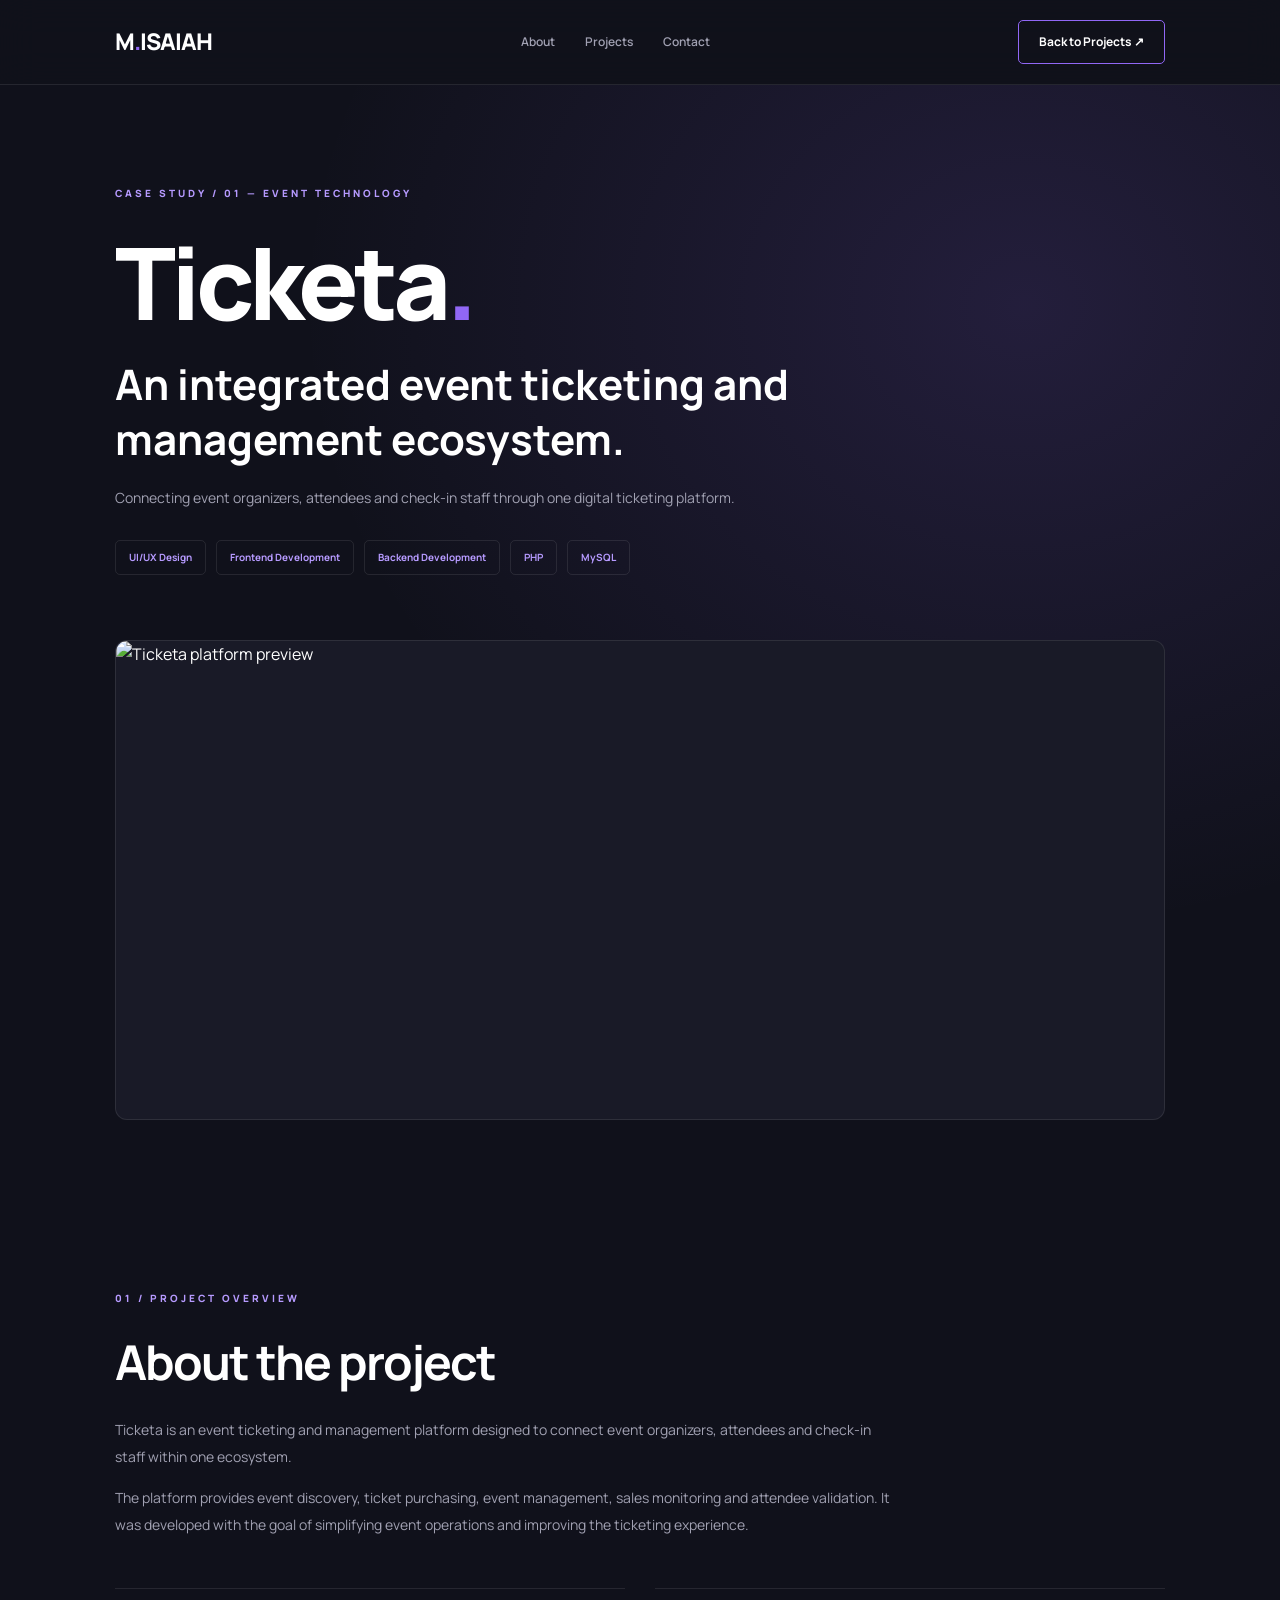
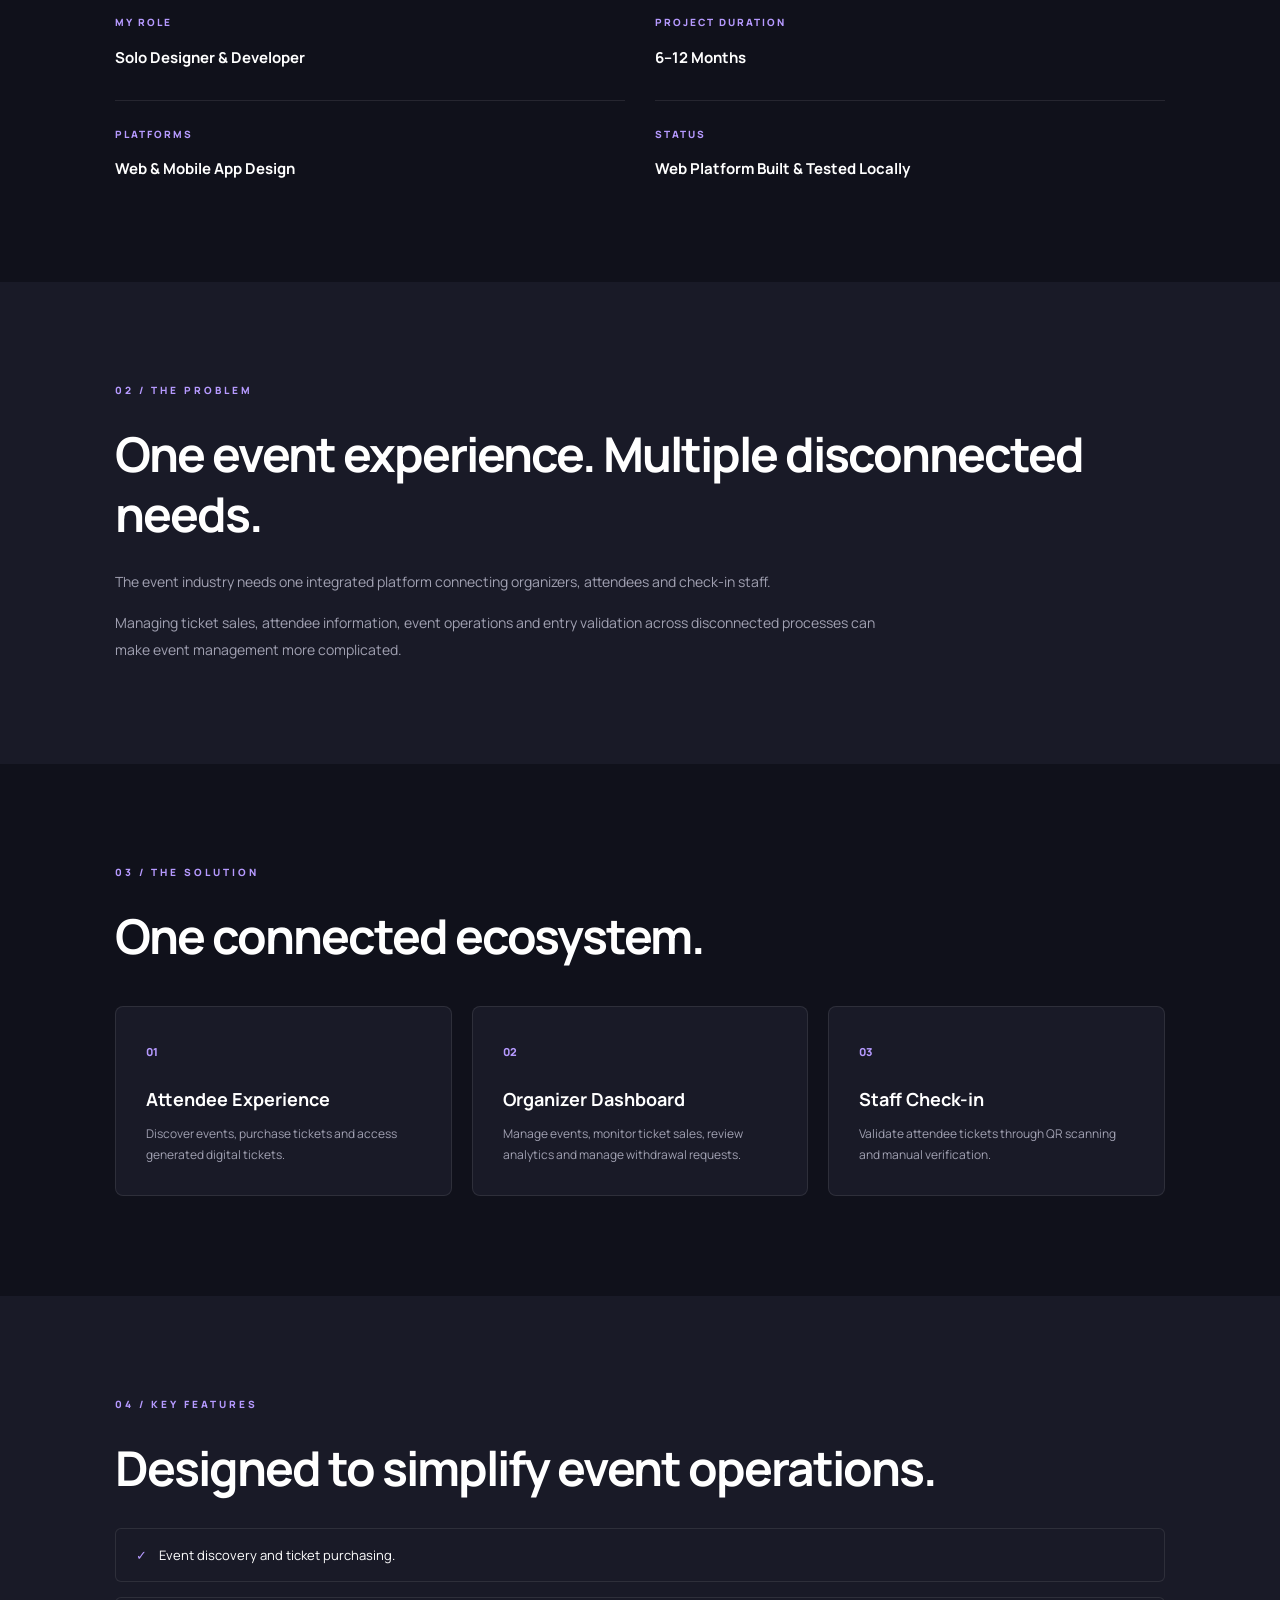
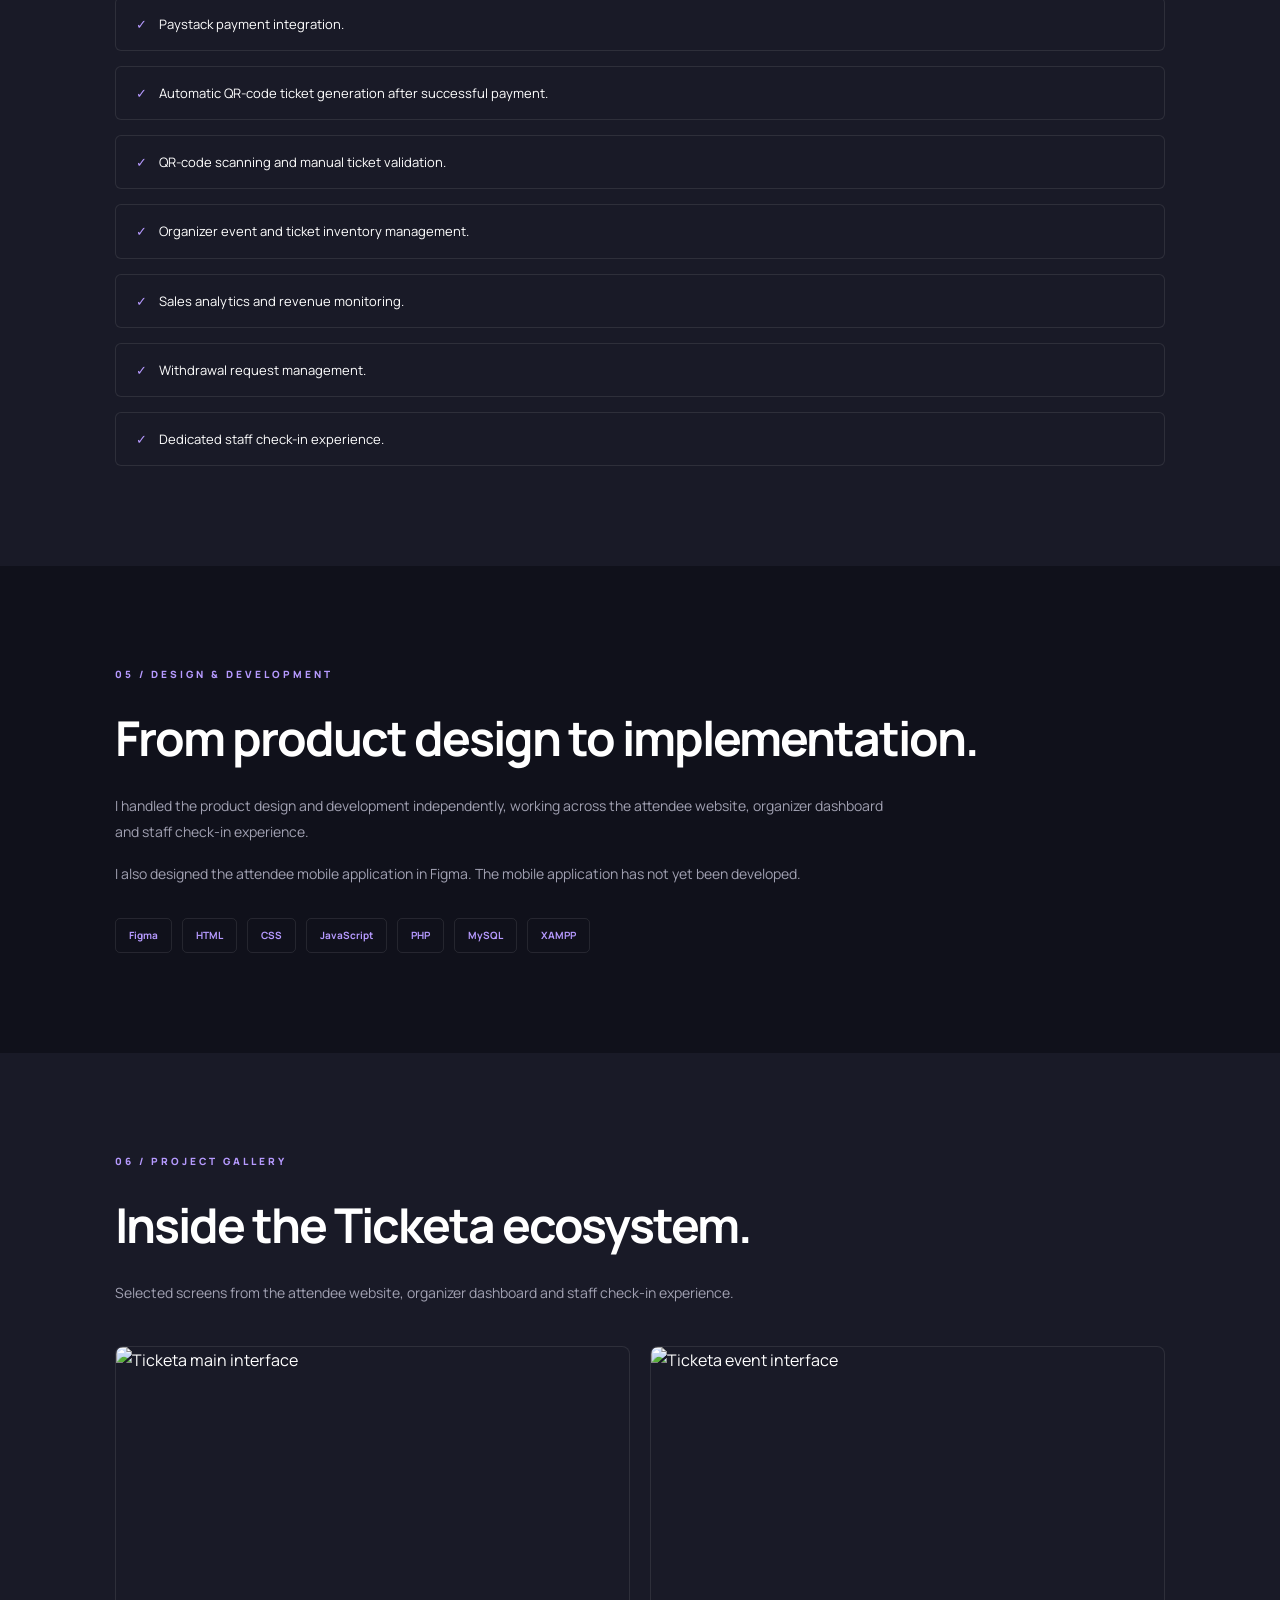
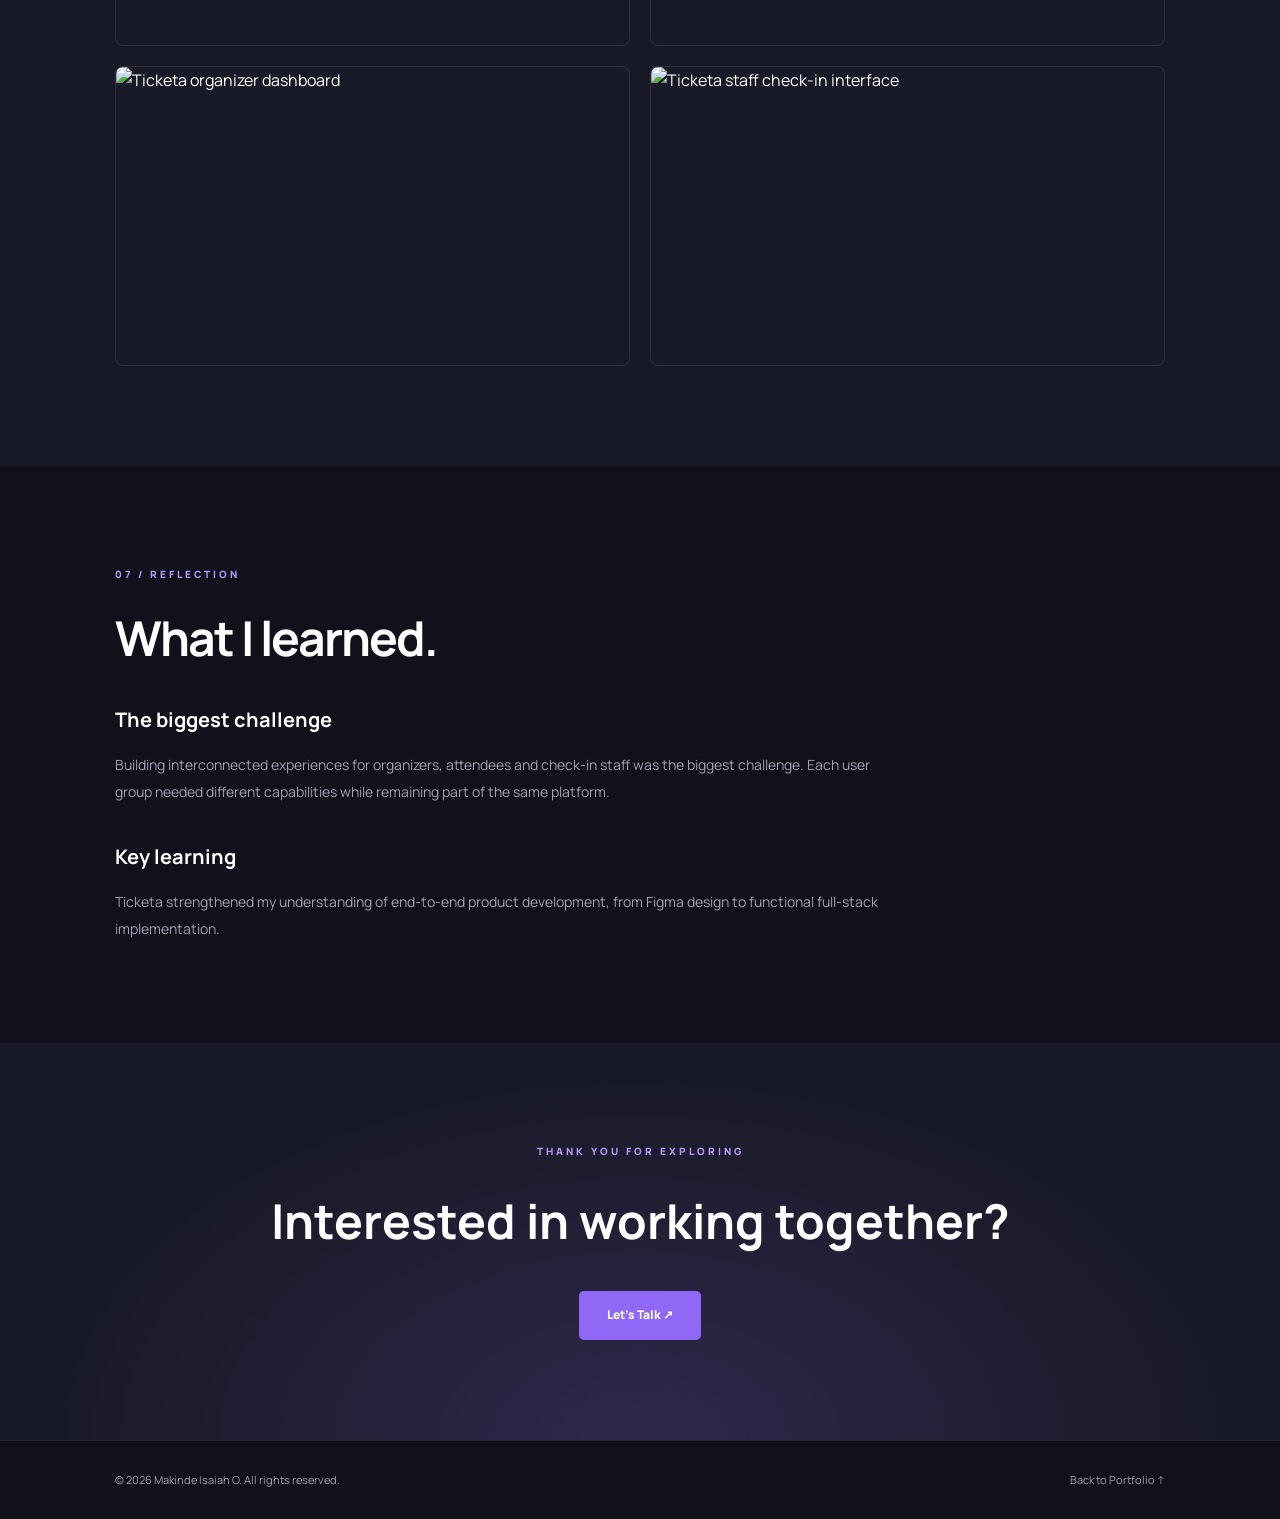
==== case-studies/ticketa.html @ 14c1fe8b "small update" ====
<!DOCTYPE html>
<html lang="en">
<head>
    <meta charset="UTF-8">
    <meta name="viewport" content="width=device-width, initial-scale=1.0">

    <title>Ticketa Case Study | Makinde Isaiah O.</title>

    <meta name="description" content="Explore how Makinde Isaiah O. designed and developed Ticketa, an integrated event ticketing and management platform.">

    <link rel="preconnect" href="https://fonts.googleapis.com">
    <link rel="preconnect" href="https://fonts.gstatic.com" crossorigin>

    <link href="https://fonts.googleapis.com/css2?family=Manrope:wght@400;500;600;700;800&display=swap" rel="stylesheet">

    <link rel="stylesheet" href="../css/style.css">
    <link rel="stylesheet" href="../css/case-study.css">
</head>

<body>

<header class="navbar">
    <a href="../index.html" class="logo">M<span>.</span>ISAIAH</a>

    <nav>
        <a href="../index.html#about">About</a>
        <a href="../index.html#projects">Projects</a>
        <a href="../index.html#contact">Contact</a>
    </nav>

    <a href="../index.html#projects" class="nav-button">
        Back to Projects ↗
    </a>
</header>

<main>

    <!-- CASE STUDY HERO -->
    <section class="case-hero">

        <p class="case-label">CASE STUDY / 01 — EVENT TECHNOLOGY</p>

        <h1>Ticketa<span>.</span></h1>

        <h2>
            An integrated event ticketing and management ecosystem.
        </h2>

        <p>
            Connecting event organizers, attendees and check-in staff
            through one digital ticketing platform.
        </p>

        <div class="case-tags">
            <span>UI/UX Design</span>
            <span>Frontend Development</span>
            <span>Backend Development</span>
            <span>PHP</span>
            <span>MySQL</span>
        </div>

        <div class="case-cover">
            <img src="../assets/images/ticketa/ticketa-cover.jpg"
                 alt="Ticketa platform preview">
        </div>

    </section>

    <!-- PROJECT OVERVIEW -->
    <section class="case-section">

        <p class="case-label">01 / PROJECT OVERVIEW</p>

        <h2>About the project</h2>

        <p>
            Ticketa is an event ticketing and management platform
            designed to connect event organizers, attendees and
            check-in staff within one ecosystem.
        </p>

        <p>
            The platform provides event discovery, ticket purchasing,
            event management, sales monitoring and attendee validation.
            It was developed with the goal of simplifying event
            operations and improving the ticketing experience.
        </p>

        <div class="case-info-grid">

            <div>
                <span>MY ROLE</span>
                <h3>Solo Designer & Developer</h3>
            </div>

            <div>
                <span>PROJECT DURATION</span>
                <h3>6–12 Months</h3>
            </div>

            <div>
                <span>PLATFORMS</span>
                <h3>Web & Mobile App Design</h3>
            </div>

            <div>
                <span>STATUS</span>
                <h3>Web Platform Built & Tested Locally</h3>
            </div>

        </div>

    </section>

    <!-- THE PROBLEM -->
    <section class="case-section alternate">

        <p class="case-label">02 / THE PROBLEM</p>

        <h2>One event experience. Multiple disconnected needs.</h2>

        <p>
            The event industry needs one integrated platform
            connecting organizers, attendees and check-in staff.
        </p>

        <p>
            Managing ticket sales, attendee information, event
            operations and entry validation across disconnected
            processes can make event management more complicated.
        </p>

    </section>

    <!-- THE SOLUTION -->
    <section class="case-section">

        <p class="case-label">03 / THE SOLUTION</p>

        <h2>One connected ecosystem.</h2>

        <div class="feature-grid">

            <article>
                <span>01</span>
                <h3>Attendee Experience</h3>
                <p>
                    Discover events, purchase tickets and access
                    generated digital tickets.
                </p>
            </article>

            <article>
                <span>02</span>
                <h3>Organizer Dashboard</h3>
                <p>
                    Manage events, monitor ticket sales, review
                    analytics and manage withdrawal requests.
                </p>
            </article>

            <article>
                <span>03</span>
                <h3>Staff Check-in</h3>
                <p>
                    Validate attendee tickets through QR scanning
                    and manual verification.
                </p>
            </article>

        </div>

    </section>

    <!-- FEATURES -->
    <section class="case-section alternate">

        <p class="case-label">04 / KEY FEATURES</p>

        <h2>Designed to simplify event operations.</h2>

        <ul class="feature-list">
            <li>Event discovery and ticket purchasing.</li>
            <li>Paystack payment integration.</li>
            <li>Automatic QR-code ticket generation after successful payment.</li>
            <li>QR-code scanning and manual ticket validation.</li>
            <li>Organizer event and ticket inventory management.</li>
            <li>Sales analytics and revenue monitoring.</li>
            <li>Withdrawal request management.</li>
            <li>Dedicated staff check-in experience.</li>
        </ul>

    </section>

    <!-- DESIGN AND DEVELOPMENT -->
    <section class="case-section">

        <p class="case-label">05 / DESIGN & DEVELOPMENT</p>

        <h2>From product design to implementation.</h2>

        <p>
            I handled the product design and development independently,
            working across the attendee website, organizer dashboard
            and staff check-in experience.
        </p>

        <p>
            I also designed the attendee mobile application in Figma.
            The mobile application has not yet been developed.
        </p>

        <div class="tech-stack">
            <span>Figma</span>
            <span>HTML</span>
            <span>CSS</span>
            <span>JavaScript</span>
            <span>PHP</span>
            <span>MySQL</span>
            <span>XAMPP</span>
        </div>

    </section>

    <!-- GALLERY -->
    <section class="case-section alternate">

        <p class="case-label">06 / PROJECT GALLERY</p>

        <h2>Inside the Ticketa ecosystem.</h2>

        <p>
            Selected screens from the attendee website,
            organizer dashboard and staff check-in experience.
        </p>

        <div class="case-gallery">

            <img src="../assets/images/ticketa/ticketa-cover.jpg"
                 alt="Ticketa main interface">

            <img src="../assets/images/ticketa/ticketa-02.jpg"
                 alt="Ticketa event interface">

            <img src="../assets/images/ticketa/ticketa-03.jpg"
                 alt="Ticketa organizer dashboard">

            <img src="../assets/images/ticketa/ticketa-04.jpg"
                 alt="Ticketa staff check-in interface">

        </div>

    </section>

    <!-- CHALLENGE AND LEARNING -->
    <section class="case-section">

        <p class="case-label">07 / REFLECTION</p>

        <h2>What I learned.</h2>

        <h3>The biggest challenge</h3>

        <p>
            Building interconnected experiences for organizers,
            attendees and check-in staff was the biggest challenge.
            Each user group needed different capabilities while
            remaining part of the same platform.
        </p>

        <h3>Key learning</h3>

        <p>
            Ticketa strengthened my understanding of end-to-end
            product development, from Figma design to functional
            full-stack implementation.
        </p>

    </section>

    <!-- CLOSING -->
    <section class="case-contact">

        <p>THANK YOU FOR EXPLORING</p>

        <h2>Interested in working together?</h2>

        <a href="mailto:makindeisaiah2002@gmail.com">
            Let's Talk ↗
        </a>

    </section>

</main>

<footer>
    <p>© 2026 Makinde Isaiah O. All rights reserved.</p>
    <a href="../index.html">Back to Portfolio ↑</a>
</footer>

</body>
</html>
---- css/style.css ----
/* =========================================
   MAKINDE ISAIAH O. — PREMIUM PORTFOLIO
========================================= */

:root {
    --bg: #10111b;
    --surface: #191a27;
    --surface-light: #222337;
    --purple: #9167f5;
    --purple-light: #b69aff;
    --white: #ffffff;
    --muted: #a1a1b2;
    --border: rgba(255,255,255,0.09);
    --green: #4ade80;
}

* {
    margin: 0;
    padding: 0;
    box-sizing: border-box;
}

html {
    scroll-behavior: smooth;
    scroll-padding-top: 100px;
}

body {
    background: var(--bg);
    color: var(--white);
    font-family: 'Manrope', sans-serif;
    line-height: 1.7;
    overflow-x: hidden;
}

a {
    text-decoration: none;
    color: inherit;
}

button {
    font: inherit;
}

section {
    padding: 110px 9%;
}

::selection {
    background: var(--purple);
    color: white;
}

/* =========================================
   NAVIGATION
========================================= */

.navbar {
    min-height: 85px;
    padding: 0 9%;
    display: flex;
    align-items: center;
    justify-content: space-between;
    gap: 25px;
    position: sticky;
    top: 0;
    z-index: 1000;
    border-bottom: 1px solid var(--border);
    background: rgba(16,17,27,0.94);
    backdrop-filter: blur(18px);
}

.logo {
    font-size: 23px;
    font-weight: 800;
    letter-spacing: -1px;
    white-space: nowrap;
}

.logo span {
    color: var(--purple);
}

nav {
    display: flex;
    align-items: center;
    gap: 30px;
}

nav a {
    color: var(--muted);
    font-size: 12px;
    font-weight: 600;
    transition: .3s;
}

nav a:hover {
    color: var(--purple-light);
}

.nav-actions {
    display: flex;
    align-items: center;
    gap: 14px;
}

.language-toggle {
    background: transparent;
    color: var(--white);
    border: 1px solid var(--border);
    padding: 9px 12px;
    border-radius: 5px;
    cursor: pointer;
    font-size: 12px;
    font-weight: 700;
    transition: .3s;
}

.language-toggle:hover {
    border-color: var(--purple);
    color: var(--purple-light);
}

.nav-button {
    padding: 11px 20px;
    border: 1px solid var(--purple);
    border-radius: 5px;
    font-size: 12px;
    font-weight: 700;
    transition: .3s;
}

.nav-button:hover {
    background: var(--purple);
    transform: translateY(-2px);
}

/* =========================================
   HERO SECTION
========================================= */

.hero {
    min-height: 690px;
    display: flex;
    align-items: center;
    justify-content: space-between;
    gap: 65px;
    background:
        radial-gradient(
            ellipse at 80% 30%,
            rgba(145,103,245,.14),
            transparent 45%
        );
}

.hero-content {
    max-width: 680px;
}

.availability {
    display: inline-flex;
    align-items: center;
    gap: 10px;
    padding: 8px 15px;
    border: 1px solid var(--border);
    border-radius: 30px;
    color: var(--muted);
    font-size: 11px;
    margin-bottom: 35px;
}

.dot {
    width: 8px;
    height: 8px;
    background: var(--green);
    border-radius: 50%;
    box-shadow: 0 0 12px var(--green);
}

.intro {
    color: var(--purple-light);
    font-size: 11px;
    letter-spacing: 3px;
    font-weight: 800;
    margin-bottom: 20px;
}

.hero h1 {
    font-size: clamp(45px, 6vw, 76px);
    line-height: 1.13;
    letter-spacing: -4px;
    font-weight: 800;
}

.hero h1 span {
    display: block;
    color: var(--purple);
}

.hero-description {
    max-width: 530px;
    color: var(--muted);
    margin-top: 25px;
    font-size: 14px;
    line-height: 1.9;
}

.hero-buttons {
    display: flex;
    gap: 15px;
    margin-top: 35px;
    flex-wrap: wrap;
}

.primary-button,
.secondary-button {
    display: inline-flex;
    align-items: center;
    justify-content: center;
    padding: 14px 24px;
    border-radius: 5px;
    font-size: 12px;
    font-weight: 800;
    transition: .3s;
}

.primary-button {
    background: var(--purple);
    border: 1px solid var(--purple);
}

.primary-button:hover {
    background: #a17df8;
    transform: translateY(-3px);
}

.secondary-button {
    border: 1px solid var(--border);
}

.secondary-button:hover {
    border-color: var(--purple);
    color: var(--purple-light);
}

.hero-socials {
    display: flex;
    flex-wrap: wrap;
    gap: 25px;
    margin-top: 45px;
}

.hero-socials a {
    color: var(--muted);
    font-size: 11px;
    font-weight: 700;
    transition: .3s;
}

.hero-socials a:hover {
    color: var(--purple-light);
}

/* =========================================
   HERO PROFILE CARD
========================================= */

.hero-side {
    width: 330px;
    flex-shrink: 0;
}

.hero-card {
    background: linear-gradient(
        145deg,
        #25263b,
        #171824
    );
    padding: 35px;
    border: 1px solid var(--border);
    border-radius: 14px;
    box-shadow: 0 25px 80px rgba(0,0,0,.3);
    position: relative;
    overflow: hidden;
}

.hero-card::before {
    content: "";
    position: absolute;
    width: 180px;
    height: 180px;
    background: var(--purple);
    opacity: .12;
    filter: blur(90px);
    top: -50px;
    right: -50px;
}

.profile-image {
    width: 100%;
    height: 235px;
    border-radius: 9px;
    overflow: hidden;
    margin-bottom: 28px;
    background: var(--surface-light);
    position: relative;
}

.profile-image img {
    width: 100%;
    height: 100%;
    display: block;
    object-fit: cover;
    object-position: center 30%;
}

.hero-card > span {
    color: var(--muted);
    font-size: 10px;
    letter-spacing: 3px;
    font-weight: 700;
}

.hero-card h3 {
    font-size: 36px;
    margin-top: 8px;
    letter-spacing: -2px;
    line-height: 1.3;
}

.hero-card .purple {
    color: var(--purple);
}

.hero-card p {
    color: var(--muted);
    font-size: 11px;
    margin-top: 20px;
}

/* =========================================
   SECTION LABELS
========================================= */

.about > p:first-child,
.skills > p:first-child,
.projects > p:first-child,
.education > p:first-child,
.contact > p:first-child {
    color: var(--purple-light);
    font-size: 10px;
    letter-spacing: 3px;
    font-weight: 800;
    margin-bottom: 25px;
}

/* =========================================
   ABOUT SECTION
========================================= */

.about {
    background: var(--surface);
}

.about h2,
.skills h2,
.projects h2,
.education h2,
.contact h2 {
    font-size: clamp(32px, 4vw, 48px);
    line-height: 1.25;
    letter-spacing: -2px;
}

.about h2 span {
    color: var(--purple);
}

.about > p:last-of-type {
    max-width: 700px;
    color: var(--muted);
    margin-top: 25px;
    font-size: 14px;
    line-height: 1.9;
}

.about-details {
    display: flex;
    gap: 70px;
    flex-wrap: wrap;
    margin-top: 45px;
}

.about-details div > span {
    font-size: 10px;
    color: var(--purple-light);
    letter-spacing: 2px;
    font-weight: 800;
}

.about-details h3 {
    font-size: 14px;
    margin-top: 8px;
}

/* =========================================
   SKILLS SECTION
========================================= */

.skills {
    background: var(--bg);
}

.skills h2 {
    margin-bottom: 45px;
}

.skills-grid {
    display: grid;
    grid-template-columns: repeat(2, 1fr);
    gap: 20px;
}

.skill-card {
    padding: 35px;
    background: var(--surface);
    border: 1px solid var(--border);
    border-radius: 10px;
    transition: .3s;
}

.skill-card:hover {
    transform: translateY(-5px);
    border-color: var(--purple);
    background: var(--surface-light);
}

.skill-card > span {
    color: var(--purple-light);
    font-size: 11px;
    font-weight: 800;
}

.skill-card h3 {
    font-size: 19px;
    margin-top: 18px;
}

.skill-card p {
    color: var(--muted);
    font-size: 12px;
    margin-top: 10px;
    line-height: 1.8;
}

/* =========================================
   PROJECTS SECTION
========================================= */

.projects {
    background: var(--surface);
}

.projects h2 {
    margin-bottom: 15px;
}

.section-description {
    color: var(--muted);
    font-size: 13px;
    margin-bottom: 40px;
}

.project-grid {
    display: grid;
    grid-template-columns: repeat(2, 1fr);
    gap: 22px;
}

.project-card {
    background: var(--bg);
    padding: 40px 35px;
    min-height: 270px;
    border: 1px solid var(--border);
    border-radius: 10px;
    transition: .3s;
    display: flex;
    flex-direction: column;
    align-items: flex-start;
}

.project-card:hover {
    transform: translateY(-6px);
    border-color: var(--purple);
    background: var(--surface-light);
}

.project-card > span {
    color: var(--purple-light);
    font-size: 10px;
    letter-spacing: 2px;
    font-weight: 800;
}

.project-card h3 {
    font-size: 28px;
    margin: 20px 0 8px;
}

.project-card p {
    color: var(--muted);
    font-size: 12px;
    line-height: 1.8;
}

.project-tags {
    display: flex;
    flex-wrap: wrap;
    gap: 8px;
    margin-top: 22px;
}

.project-tags span {
    padding: 5px 10px;
    background: rgba(145,103,245,.12);
    color: var(--purple-light);
    border-radius: 4px;
    font-size: 10px;
    font-weight: 700;
}

.project-card small {
    margin-top: 20px;
    color: var(--muted);
    font-size: 10px;
}

.project-card > a {
    margin-top: 15px;
    color: var(--purple-light);
    font-size: 11px;
    font-weight: 800;
}

.project-card > a:hover {
    color: white;
}

/* =========================================
   EDUCATION SECTION
========================================= */

.education {
    background: var(--bg);
}

.education h2 {
    margin-bottom: 40px;
}

.education-card {
    max-width: 750px;
    background: var(--surface);
    padding: 35px;
    border: 1px solid var(--border);
    border-left: 3px solid var(--purple);
    border-radius: 8px;
}

.education-card > span {
    color: var(--purple-light);
    font-size: 11px;
    font-weight: 800;
}

.education-card h3 {
    font-size: 20px;
    margin-top: 12px;
}

.education-card p {
    color: var(--muted);
    font-size: 12px;
    margin-top: 7px;
}

/* =========================================
   CONTACT SECTION
========================================= */

.contact {
    background:
        radial-gradient(
            ellipse at 50% 100%,
            rgba(145,103,245,.17),
            transparent 65%
        ),
        var(--surface);
    text-align: center;
}

.contact h2 {
    margin-bottom: 20px;
}

.contact > p:not(:first-child) {
    color: var(--muted);
    max-width: 570px;
    margin: 0 auto;
    font-size: 13px;
}

.contact-links {
    display: flex;
    justify-content: center;
    flex-wrap: wrap;
    gap: 15px;
    margin-top: 35px;
}

.contact-links a {
    display: inline-block;
    background: var(--purple);
    border: 1px solid var(--purple);
    padding: 13px 25px;
    border-radius: 5px;
    font-size: 11px;
    font-weight: 800;
    transition: .3s;
}

.contact-links a:hover {
    background: transparent;
    color: var(--purple-light);
    transform: translateY(-3px);
}

/* =========================================
   FOOTER
========================================= */

footer {
    display: flex;
    justify-content: space-between;
    align-items: center;
    gap: 20px;
    padding: 30px 9%;
    color: var(--muted);
    font-size: 11px;
    border-top: 1px solid var(--border);
}

footer a {
    transition: .3s;
}

footer a:hover {
    color: var(--purple-light);
}

/* =========================================
   RESPONSIVE TABLET
========================================= */

@media (max-width: 1000px) {

    section {
        padding: 90px 6%;
    }

    .navbar {
        padding: 0 6%;
        gap: 15px;
    }

    nav {
        gap: 17px;
    }

    .hero {
        gap: 35px;
    }

    .hero-side {
        width: 290px;
    }

    .hero-card {
        padding: 28px;
    }

    .profile-image {
        height: 210px;
    }
}

/* =========================================
   RESPONSIVE MOBILE
========================================= */

@media (max-width: 700px) {

    section {
        padding: 75px 6%;
    }

    .navbar {
        min-height: 75px;
        flex-wrap: wrap;
        padding: 17px 6%;
        gap: 15px;
    }

    .logo {
        font-size: 20px;
    }

    .nav-actions {
        margin-left: auto;
        gap: 8px;
    }

    .nav-button {
        padding: 8px 12px;
        font-size: 10px;
    }

    nav {
        order: 3;
        width: 100%;
        justify-content: space-between;
        gap: 8px;
        overflow-x: auto;
    }

    nav a {
        font-size: 10px;
        white-space: nowrap;
    }

    .hero {
        flex-direction: column;
        align-items: flex-start;
        padding-top: 85px;
        padding-bottom: 75px;
        min-height: auto;
    }

    .hero-content {
        width: 100%;
    }

    .hero h1 {
        font-size: clamp(42px, 11vw, 60px);
        letter-spacing: -2.5px;
    }

    .hero-description {
        font-size: 13px;
    }

    .hero-side {
        width: 100%;
    }

    .hero-card {
        max-width: 100%;
    }

    .profile-image {
        height: 280px;
    }

    .hero-socials {
        gap: 18px;
    }

    .about-details {
        gap: 30px;
    }

    .skills-grid,
    .project-grid {
        grid-template-columns: 1fr;
    }

    .skill-card,
    .project-card {
        padding: 30px 25px;
    }

    .about h2,
    .skills h2,
    .projects h2,
    .education h2,
    .contact h2 {
        font-size: 34px;
        letter-spacing: -1.5px;
    }

    footer {
        flex-direction: column;
        text-align: center;
        padding: 25px 6%;
    }
}

/* =========================================
   SMALL MOBILE
========================================= */

@media (max-width: 380px) {

    .nav-button {
        display: none;
    }

    .hero h1 {
        font-size: 39px;
    }

    .hero-buttons {
        flex-direction: column;
        align-items: stretch;
    }

    .hero-buttons a {
        text-align: center;
    }

    .contact-links {
        flex-direction: column;
    }
}


/* PROJECT IMAGE PREVIEWS */

.project-card {
    overflow: hidden;
}

.project-image {
    width: 100%;
    height: 230px;
    margin-bottom: 28px;
    overflow: hidden;
    border-radius: 7px;
    background: var(--surface-light);
}

.project-image img {
    width: 100%;
    height: 100%;
    object-fit: cover;
    display: block;
    transition: transform .5s ease;
}

.project-card:hover .project-image img {
    transform: scale(1.05);
}

.project-card > a {
    display: inline-block;
    margin-top: 22px;
    color: var(--purple-light);
    font-size: 13px;
    font-weight: 700;
}

.project-card > a:hover {
    color: var(--white);
}
---- css/case-study.css ----
/* =========================================
   CASE STUDY PAGE
========================================= */

.case-hero {
    padding-top: 100px;
    padding-bottom: 70px;
    background:
        radial-gradient(
            ellipse at 80% 20%,
            rgba(145,103,245,.15),
            transparent 50%
        );
}

.case-label {
    color: var(--purple-light);
    font-size: 10px;
    font-weight: 800;
    letter-spacing: 3px;
    margin-bottom: 25px;
}

.case-hero h1 {
    font-size: clamp(55px, 9vw, 100px);
    font-weight: 800;
    letter-spacing: -5px;
    line-height: 1.1;
}

.case-hero h1 span {
    color: var(--purple);
}

.case-hero h2 {
    max-width: 750px;
    font-size: clamp(25px, 4vw, 42px);
    line-height: 1.3;
    margin-top: 20px;
}

.case-hero > p:not(.case-label) {
    max-width: 650px;
    color: var(--muted);
    font-size: 14px;
    margin-top: 20px;
}

.case-tags,
.tech-stack {
    display: flex;
    flex-wrap: wrap;
    gap: 10px;
    margin-top: 30px;
}

.case-tags span,
.tech-stack span {
    padding: 8px 13px;
    border: 1px solid var(--border);
    border-radius: 5px;
    color: var(--purple-light);
    font-size: 10px;
    font-weight: 700;
}

.case-cover {
    width: 100%;
    height: 480px;
    margin-top: 65px;
    overflow: hidden;
    border-radius: 12px;
    border: 1px solid var(--border);
    background: var(--surface);
}

.case-cover img {
    width: 100%;
    height: 100%;
    object-fit: cover;
}

.case-section {
    padding: 100px 9%;
}

.case-section.alternate {
    background: var(--surface);
}

.case-section h2 {
    font-size: clamp(30px, 4vw, 48px);
    line-height: 1.25;
    letter-spacing: -2px;
    margin-bottom: 25px;
}

.case-section > p:not(.case-label) {
    max-width: 780px;
    color: var(--muted);
    font-size: 14px;
    line-height: 1.9;
    margin-top: 15px;
}

.case-section h3 {
    margin-top: 35px;
    font-size: 20px;
}

.case-info-grid {
    display: grid;
    grid-template-columns: repeat(2, 1fr);
    gap: 30px;
    margin-top: 50px;
}

.case-info-grid div {
    border-top: 1px solid var(--border);
    padding-top: 18px;
}

.case-info-grid span {
    color: var(--purple-light);
    font-size: 10px;
    font-weight: 800;
    letter-spacing: 2px;
}

.case-info-grid h3 {
    font-size: 15px;
    margin-top: 10px;
}

.feature-grid {
    display: grid;
    grid-template-columns: repeat(3, 1fr);
    gap: 20px;
    margin-top: 40px;
}

.feature-grid article {
    background: var(--surface);
    padding: 30px;
    border: 1px solid var(--border);
    border-radius: 8px;
}

.alternate .feature-grid article {
    background: var(--bg);
}

.feature-grid article > span {
    color: var(--purple-light);
    font-size: 11px;
    font-weight: 800;
}

.feature-grid article h3 {
    font-size: 18px;
    margin-top: 20px;
}

.feature-grid article p {
    color: var(--muted);
    font-size: 12px;
    margin-top: 10px;
}

.feature-list {
    list-style: none;
    display: grid;
    gap: 15px;
    margin-top: 30px;
}

.feature-list li {
    padding: 15px 20px;
    background: var(--surface);
    border: 1px solid var(--border);
    border-radius: 6px;
    font-size: 13px;
}

.feature-list li::before {
    content: "✓";
    color: var(--purple-light);
    margin-right: 12px;
}

.case-gallery {
    display: grid;
    grid-template-columns: repeat(2, 1fr);
    gap: 20px;
    margin-top: 40px;
}

.case-gallery img {
    width: 100%;
    height: 300px;
    object-fit: cover;
    border-radius: 8px;
    border: 1px solid var(--border);
    background: var(--surface);
}

.case-contact {
    padding: 100px 9%;
    text-align: center;
    background:
        radial-gradient(
            ellipse at 50% 100%,
            rgba(145,103,245,.18),
            transparent 65%
        ),
        var(--surface);
}

.case-contact > p {
    color: var(--purple-light);
    font-size: 10px;
    letter-spacing: 3px;
    font-weight: 800;
}

.case-contact h2 {
    font-size: clamp(30px, 4vw, 48px);
    margin: 20px 0 30px;
}

.case-contact a {
    display: inline-block;
    background: var(--purple);
    padding: 14px 28px;
    border-radius: 5px;
    font-size: 12px;
    font-weight: 800;
}

@media (max-width: 750px) {

    .case-hero,
    .case-section,
    .case-contact {
        padding-left: 6%;
        padding-right: 6%;
    }

    .case-cover {
        height: 280px;
    }

    .feature-grid {
        grid-template-columns: 1fr;
    }

    .case-info-grid {
        grid-template-columns: 1fr;
    }

    .case-gallery {
        grid-template-columns: 1fr;
    }

    .case-gallery img {
        height: 250px;
    }

    .case-hero h1 {
        letter-spacing: -3px;
    }
}
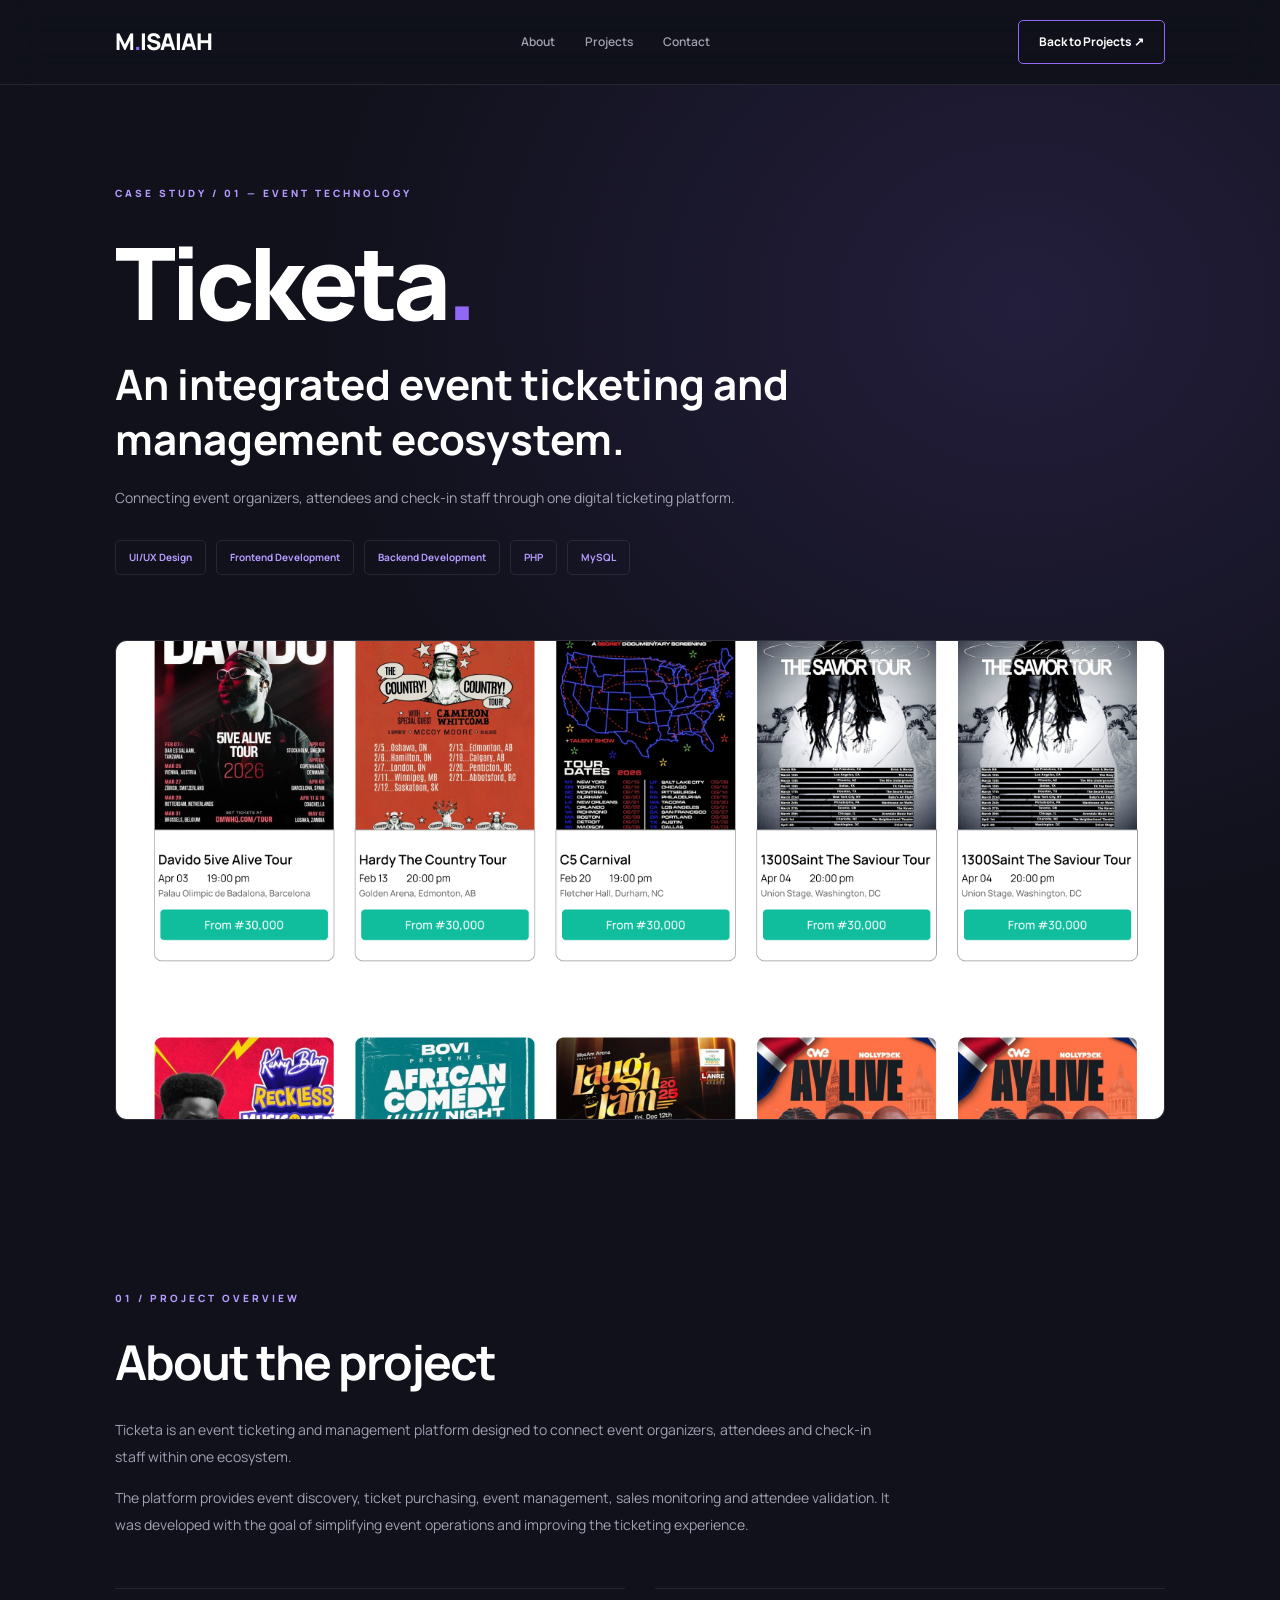
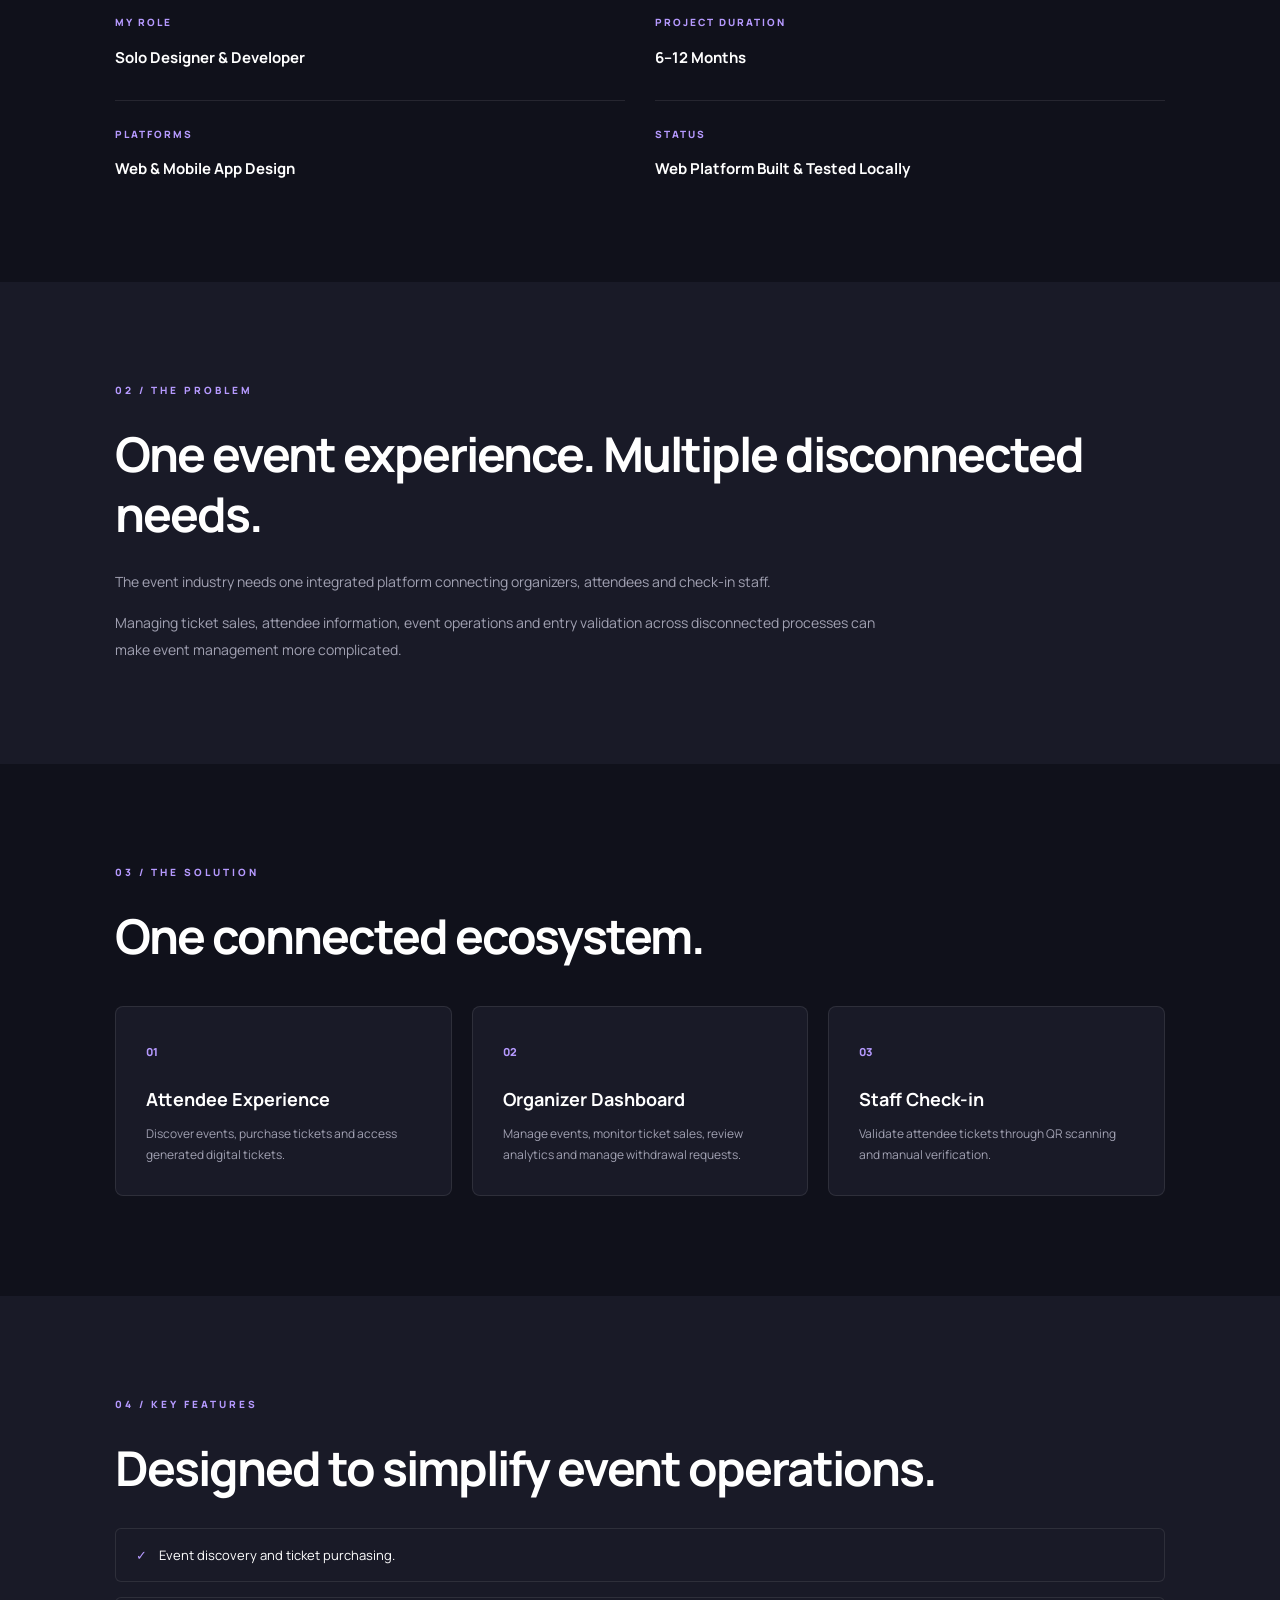
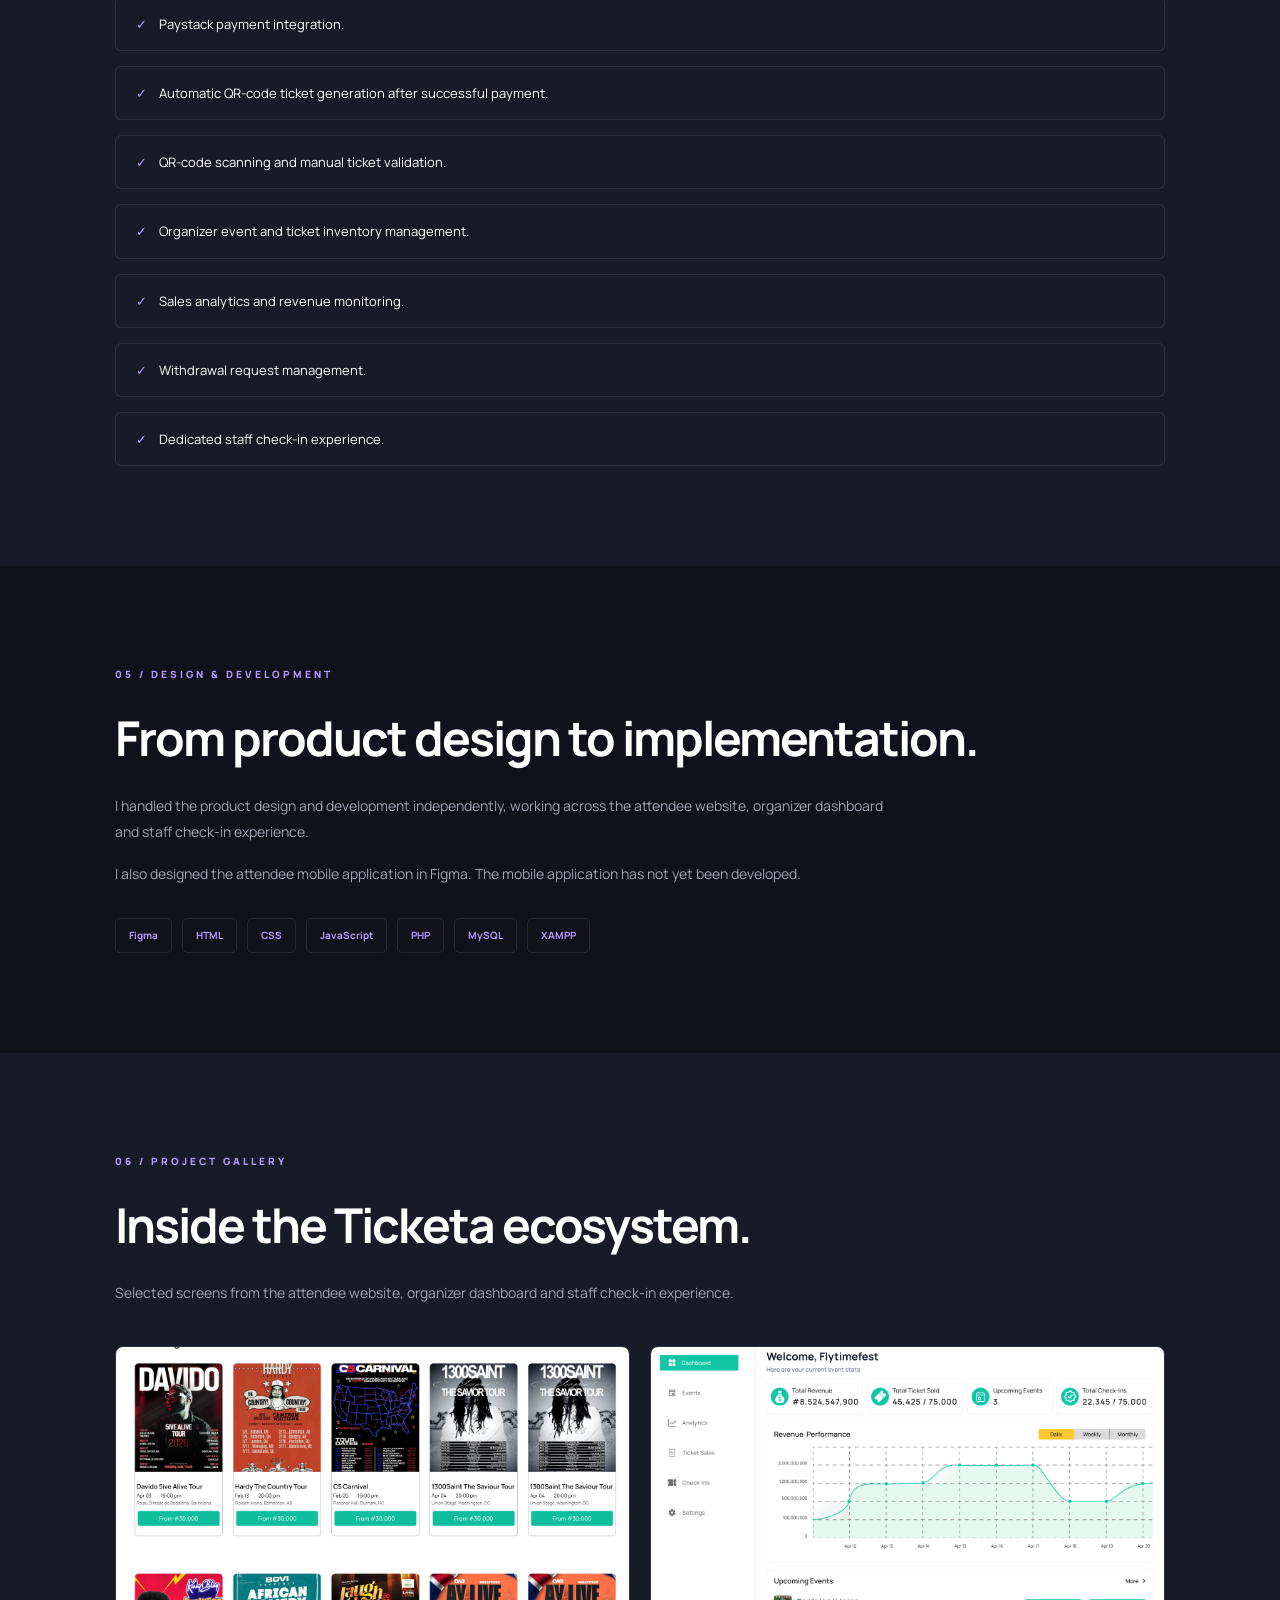
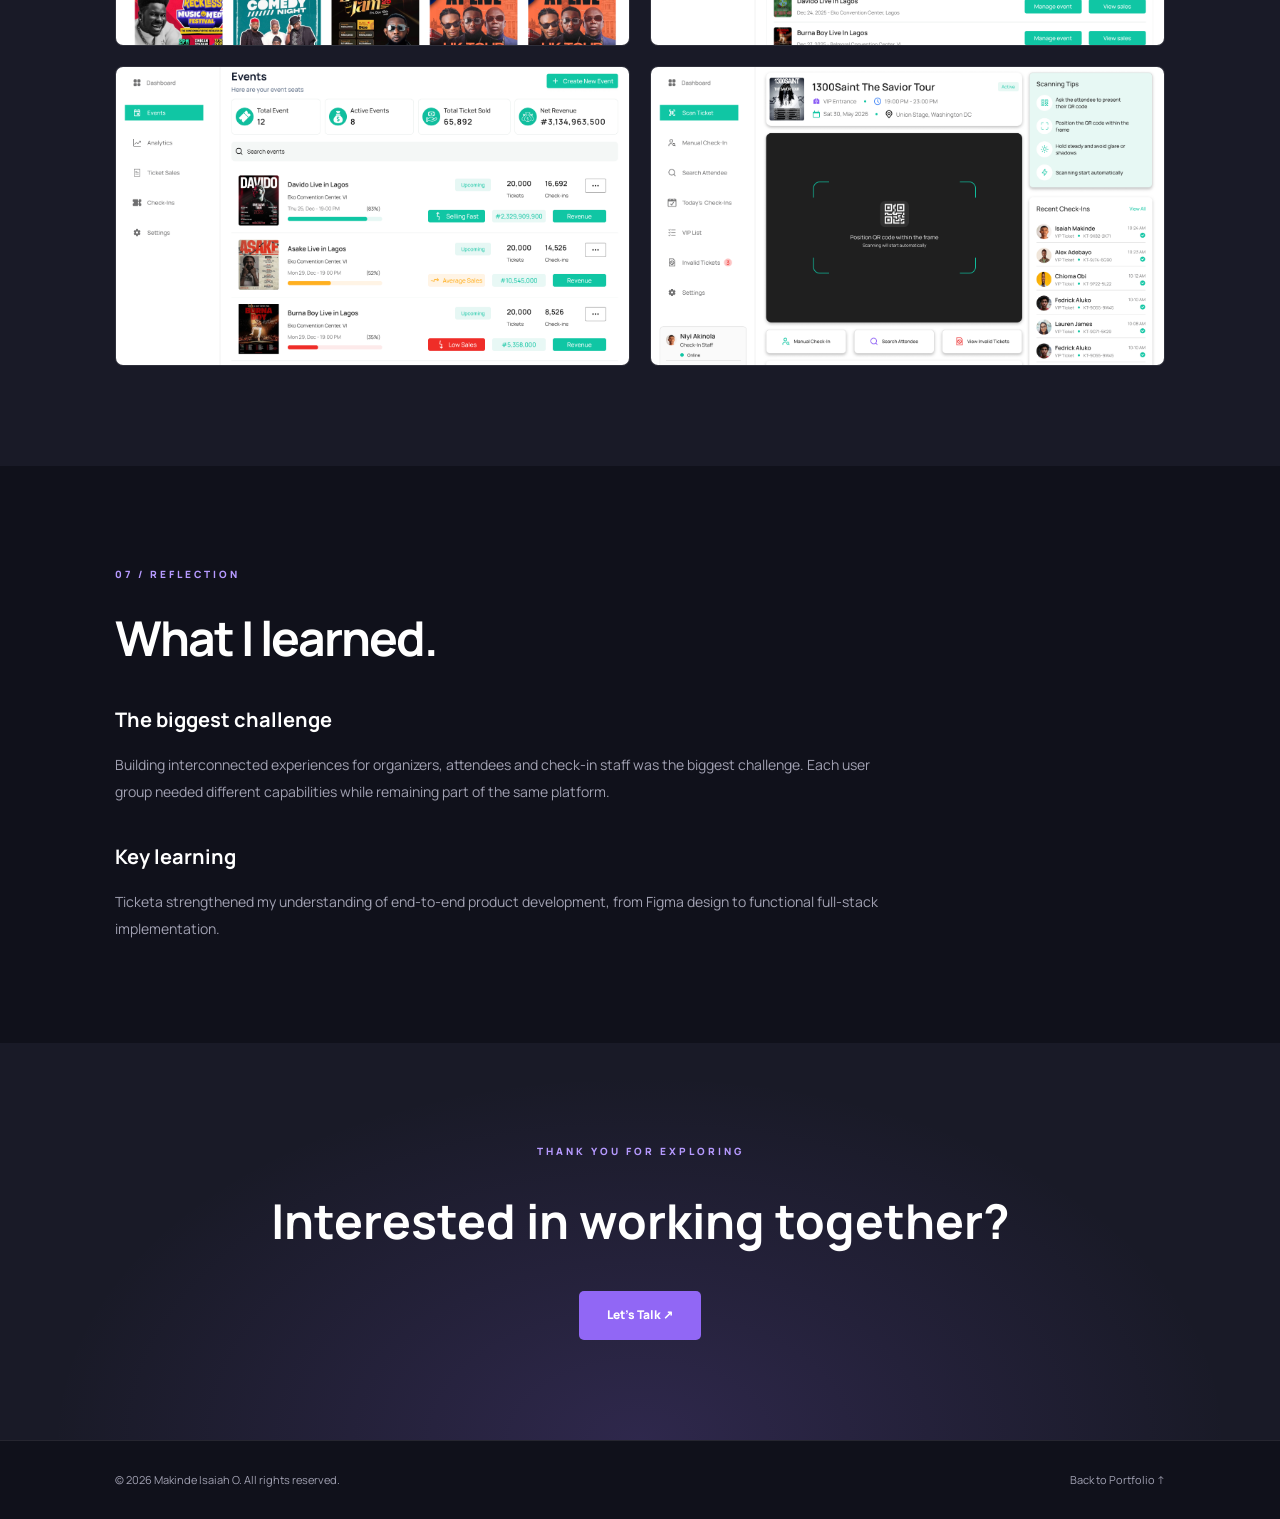
==== commit 49700c5a: "image update" ====
--- a/case-studies/ticketa.html
+++ b/case-studies/ticketa.html
@@ -61,7 +61,7 @@
         </div>
 
         <div class="case-cover">
-            <img src="../assets/images/ticketa/ticketa-cover.jpg"
+            <img src="../assets/images/ticketa/ticketa-cover.png"
                  alt="Ticketa platform preview">
         </div>
 
@@ -237,16 +237,16 @@
 
         <div class="case-gallery">
 
-            <img src="../assets/images/ticketa/ticketa-cover.jpg"
+            <img src="../assets/images/ticketa/ticketa-cover.png"
                  alt="Ticketa main interface">
 
-            <img src="../assets/images/ticketa/ticketa-02.jpg"
+            <img src="../assets/images/ticketa/ticketa-02.png"
                  alt="Ticketa event interface">
 
-            <img src="../assets/images/ticketa/ticketa-03.jpg"
+            <img src="../assets/images/ticketa/ticketa-03.png"
                  alt="Ticketa organizer dashboard">
 
-            <img src="../assets/images/ticketa/ticketa-04.jpg"
+            <img src="../assets/images/ticketa/ticketa-04.png"
                  alt="Ticketa staff check-in interface">
 
         </div>
